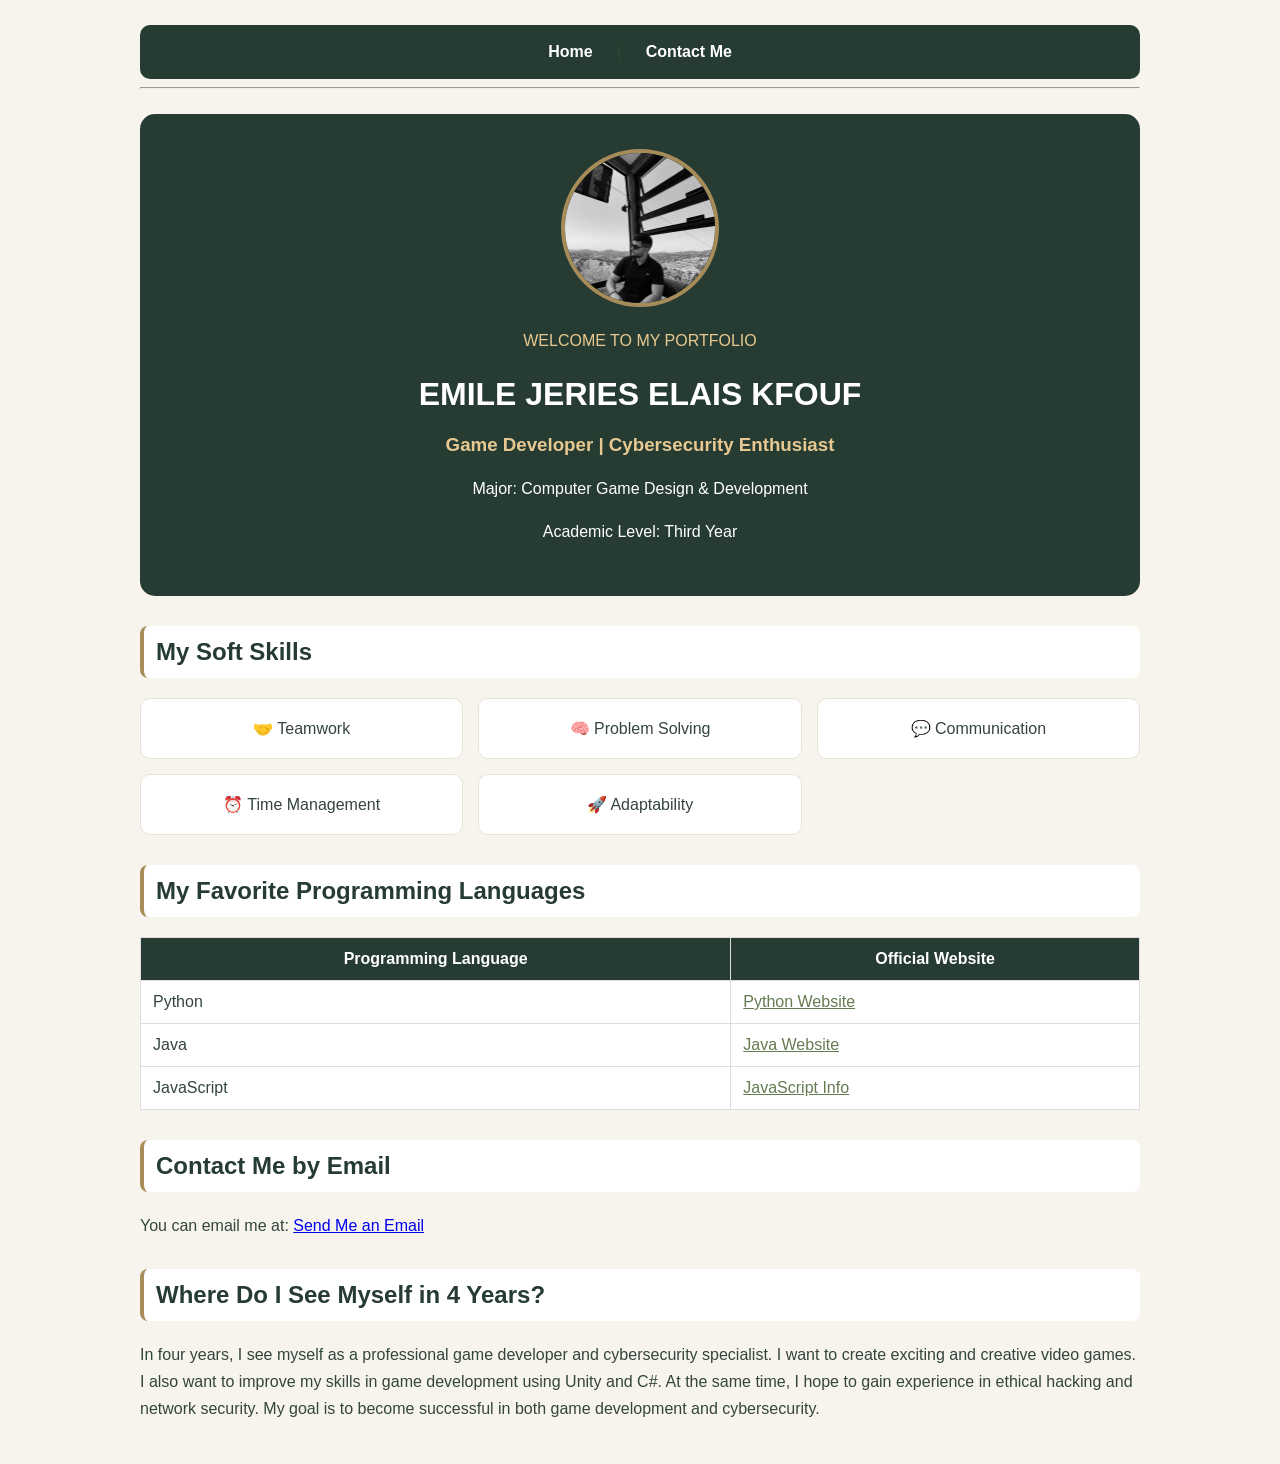
==== index.html @ 3e5b38c2 "Add files via upload" ====
<!DOCTYPE html>
<html>
<head>
    <title><title>EMILE KFOUF - SID:180339</title></title>
    <link rel="stylesheet" href="style.css">
</head>
<body>

<nav>
    <a href="index.html">Home</a> |
    <a href="contact.html">Contact Me</a>
</nav>
<hr>

  
<div class="hero">
    <img src="profile.jpg" alt="Emile Profile Photo" class="hero-photo">
    <p class="welcome">WELCOME TO MY PORTFOLIO</p>

    <h1>EMILE JERIES ELAIS KFOUF</h1>

    <h3>Game Developer | Cybersecurity Enthusiast</h3>

    <p>Major: Computer Game Design & Development</p>

    <p>Academic Level: Third Year</p>
</div>



<h2>My Soft Skills</h2>

<div class="skills-container">

    <div class="skill-card">🤝 Teamwork</div>

    <div class="skill-card">🧠 Problem Solving</div>

    <div class="skill-card">💬 Communication</div>

    <div class="skill-card">⏰ Time Management</div>

    <div class="skill-card">🚀 Adaptability</div>

</div>

<h2>My Favorite Programming Languages</h2>

<table border="1">
    <tr>
        <th>Programming Language</th>
        <th>Official Website</th>
    </tr>
    <tr>
        <td>Python</td>
        <td><a href="https://www.python.org">Python Website</a></td>
    </tr>
    <tr>
        <td>Java</td>
        <td><a href="https://www.java.com">Java Website</a></td>
    </tr>
    <tr>
        <td>JavaScript</td>
        <td><a href="https://developer.mozilla.org/en-US/docs/Web/JavaScript">JavaScript Info</a></td>
    </tr>
</table>

<h2>Contact Me by Email</h2>

<p>
    You can email me at:
    <a href="mailto:ejkfouf24@cit.just.edu.jo">
        Send Me an Email
    </a>
</p>

<h2>Where Do I See Myself in 4 Years?</h2>

<p>
    In four years, I see myself as a professional
    game developer and cybersecurity specialist.
    I want to create exciting and creative video games.
    I also want to improve my skills in game
    development using Unity and C#.
    At the same time, I hope to gain experience
    in ethical hacking and network security.
    My goal is to become successful in both
    game development and cybersecurity.
</p>

</body>
</html>
---- style.css ----
body {
    font-family: Arial, sans-serif;
    background: #f6f4ed;
    color: #34453b;
    max-width: 1000px;
    margin: auto;
    padding: 25px;
}

nav {
    background: #263b32;
    padding: 18px;
    text-align: center;
    border-radius: 10px;
}

nav a {
    color: white;
    margin: 20px;
    text-decoration: none;
    font-weight: bold;
}

nav a:hover {
    color: #e8c891;
}

h1 {
    text-align: center;
    color: #263b32;
}

h2 {
    color: #263b32;
    background: white;
    padding: 12px;
    border-left: 4px solid #a78b58;
    border-radius: 8px;
    margin-top: 30px;
}

p {
    line-height: 1.7;
}

.hero {
    background: #263b32;
    text-align: center;
    color: white;
    padding: 35px;
    border-radius: 15px;
    margin-top: 25px;
}

.hero h1 {
    color: white;
}

.hero h3, .welcome {
    color: #e8c891;
}

.hero-photo {
    width: 150px;
    height: 150px;
    object-fit: cover;
    border-radius: 50%;
    border: 4px solid #a78b58;
}

.skills-container {
    display: grid;
    grid-template-columns: repeat(3, 1fr);
    gap: 15px;
}

.skill-card {
    background: white;
    padding: 20px;
    text-align: center;
    border-radius: 10px;
    border: 1px solid #e6e3d9;
}

.skill-card:hover {
    border-color: #a78b58;
    background: #faf5e9;
}

table {
    width: 100%;
    border-collapse: collapse;
    background: white;
}

th, td {
    padding: 12px;
    border: 1px solid #ddd;
}

th {
    background: #263b32;
    color: white;
}

td a {
    color: #657b51;
}

form {
    background: white;
    padding: 25px;
    border-radius: 10px;
}

input, textarea {
    display: block;
    width: 95%;
    padding: 10px;
    margin: 10px 0;
    border: 1px solid #ccc;
    border-radius: 5px;
}

button {
    background: #263b32;
    color: white;
    padding: 12px 25px;
    border: none;
    border-radius: 8px;
    cursor: pointer;
}

button:hover {
    background: #657b51;
}

@media (max-width: 600px) {
    body {
        padding: 12px;
    }

    .skills-container {
        grid-template-columns: repeat(2, 1fr);
    }

    nav a {
        margin: 8px;
    }
}
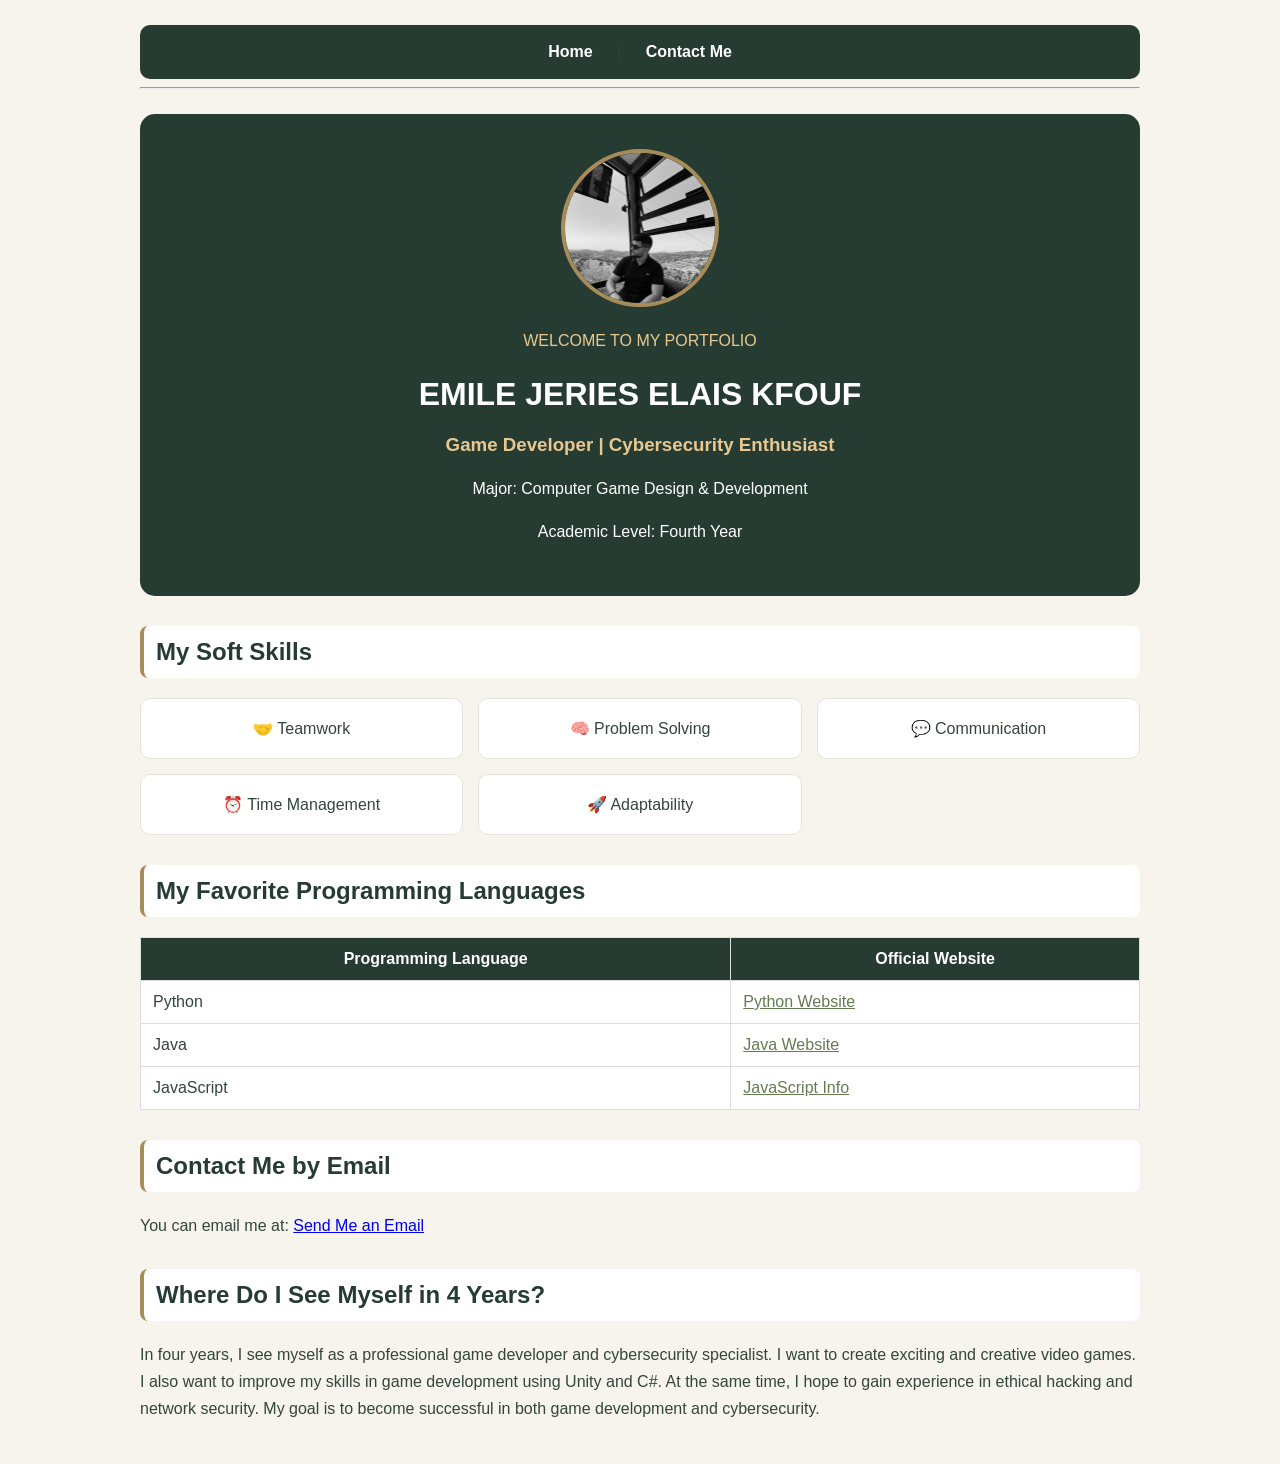
==== commit 65ad42dd: "Revise academic level and clean up HTML structure Updated academic level to Fourth Year and made min" ====
--- a/index.html
+++ b/index.html
@@ -24,7 +24,7 @@
 
     <p>Major: Computer Game Design & Development</p>
 
-    <p>Academic Level: Third Year</p>
+    <p>Academic Level: Fourth Year</p>
 </div>
 
 
